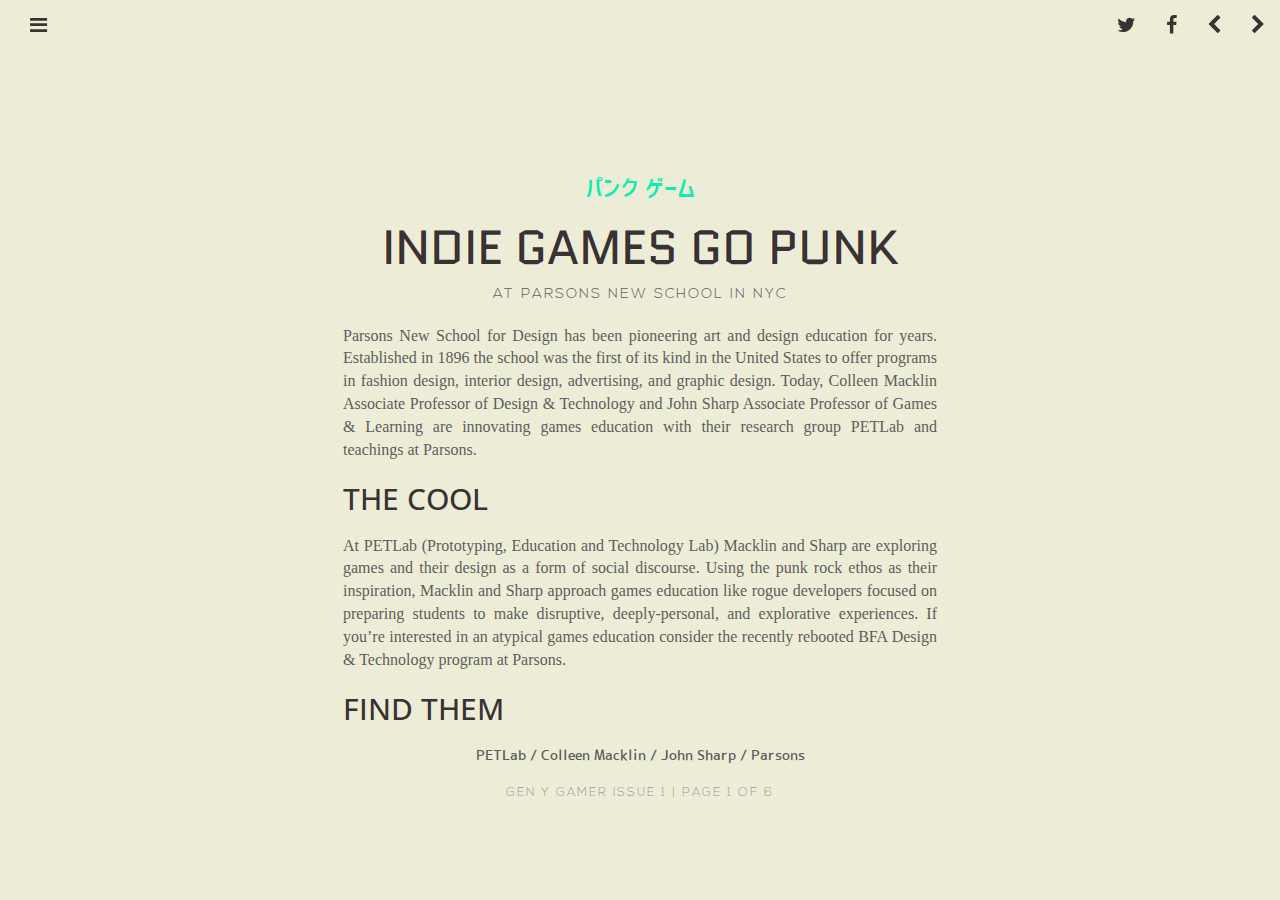
==== issue-1/page-1/index.html @ 783629a9 "navbar fixed" ====
<!DOCTYPE html>
<html lang="en">
  <head>
    <meta charset="utf-8">
    <meta http-equiv="X-UA-Compatible" content="IE=edge">
    <meta name="viewport" content="width=device-width, initial-scale=1">
    <!-- The above 3 meta tags *must* come first in the head; any other head content must come *after* these tags -->
    <meta name="description" content="">
    <meta name="author" content="">
    <link rel="icon" href="../../favicon.ico">

    <title>Page 1 – Gen Y Gamer Guide | Issue 1</title>

    <!-- Bootstrap core CSS -->
    <link href="../../CSS/bootstrap.min.css" rel="stylesheet">

    <!-- Custom styles for this template -->
    <link href="CSS/style.css" rel="stylesheet">

    <!-- Font Awesome link -->
    <link rel="stylesheet" href="../../fonts/font-awesome/css/font-awesome.min.css">

    <!-- Google Fonts link -->
    <link href='http://fonts.googleapis.com/css?family=Open+Sans:800' rel='stylesheet' type='text/css'>
  
    <link href='http://fonts.googleapis.com/css?family=Quantico:700' rel='stylesheet' type='text/css'>

    <!-- Just for debugging purposes. Don't actually copy these 2 lines! -->
    <!--[if lt IE 9]><script src="../../assets/js/ie8-responsive-file-warning.js"></script><![endif]-->
    <script src="../../js/ie-emulation-modes-warning.js"></script>

    <!-- HTML5 shim and Respond.js for IE8 support of HTML5 elements and media queries -->
    <!--[if lt IE 9]>
      <script src="https://oss.maxcdn.com/html5shiv/3.7.2/html5shiv.min.js"></script>
      <script src="https://oss.maxcdn.com/respond/1.4.2/respond.min.js"></script>
    <![endif]-->
  </head>

  <body>

    <div class="site-wrapper">

      <div class="site-wrapper-inner">

        <div class="cover-container">

          <div class="masthead clearfix">
            <div class="inner">
              
<nav class="navbar navbar-default navbar-fixed-top">
  <div class="container-fluid">
    <!-- Brand and toggle get grouped for better mobile display -->
    <div class="navbar-header">
      <button type="button" class="navbar-toggle collapsed" data-toggle="collapse" data-target="#bs-example-navbar-collapse-1">
        <span class="sr-only">Toggle navigation</span>
        <span class="icon-bar"></span>
        <span class="icon-bar"></span>
        <span class="icon-bar"></span>
      </button>
    
    </div>

    <!-- Collect the nav links, forms, and other content for toggling -->
    <div class="collapse navbar-collapse" id="bs-example-navbar-collapse-1">
      <ul class="nav navbar-nav">
  
        <li class="dropdown">
          <a href="#" class="dropdown-toggle" data-toggle="dropdown" role="button" aria-expanded="false"><i class="fa fa-bars"></i></a>
          <ul class="dropdown-menu" role="menu">
            <li><a href="http://gyg.guide">Cover</a></li>
            <li><a href="../../issue-1/page-1/">Page 1</a></li>
            <li><a href="../../issue-1/page-2/">Page 2</a></li>
            <li><a href="../../issue-1/page-3/">Page 3</a></li>
            <li><a href="../../issue-1/page-4/">Page 4</a></li>
            <li><a href="../../issue-1/page-5/">Page 5</a></li>
            <li><a href="../../issue-1/page-6/">Page 6</a></li>
          </ul>
        </li>
      </ul>
      
      <ul class="nav navbar-nav navbar-right">
        <li><a href="http://twitter.com/share?text=Gen%20Y%20Gamer%20Issue%201%20"><i class="fa fa-twitter"></i></a></li>
        <li><a hred="facebook"><i class="fa fa-facebook"></i></a></li>
        <li><a href="http://gyg.guide"><i class="fa fa-chevron-left"></i></a></li>
        <li><a href="../../issue-1/page-2/"><i class="fa fa-chevron-right"></i></a></li> 
      </ul>

    </div><!-- /.navbar-collapse -->
  </div><!-- /.container-fluid -->
</nav>


              
            </div>
          </div>

          <div class="inner cover">
            
            <h2 class="article-jap">パンク ゲーム</h2>
            <h1 class="title-head">Indie Games Go Punk</h1>
            <p class="subtitle">At Parsons New School in NYC</p>
            

            <p class="article-copy">Parsons New School for Design has been pioneering art and design education for years. Established in 1896 the school was the first of its kind in the United States to offer programs in fashion design, interior design, advertising, and graphic design. Today, Colleen Macklin Associate Professor of Design & Technology and John Sharp Associate Professor of Games & Learning are innovating games education with their research group PETLab and teachings at Parsons.</p>

            <h3 class="article-head">The Cool</h3>

            <p class="article-copy">At PETLab (Prototyping, Education and Technology Lab) Macklin and Sharp are exploring games and their design as a form of social discourse. Using the punk rock ethos as their inspiration, Macklin and Sharp approach games education like rogue developers focused on preparing students to make disruptive, deeply-personal, and explorative experiences. If you’re interested in an atypical games education consider the recently rebooted BFA Design & Technology program at Parsons.
            </p>

            <h3 class="article-head">Find Them</h3>

            <p class="article-find">
            <a href="http://petlab.parsons.edu/" target="_blank">PETLab /</a>
            <a href="http://www.colleenmacklin.com/" target="_blank"> Colleen Macklin /</a>
            <a href="http://www.heyimjohn.com/" target="_blank"> John Sharp /</a>
            <a href="http://www.newschool.edu/parsons/bfa-design-technology/" target="_blank"> Parsons</a>
            </p>

            <p class="progress">Gen Y Gamer Issue 1 | Page 1 of 6</p>

          </div>

          

        </div>

      </div>

    </div>

    <!-- Bootstrap core JavaScript
    ================================================== -->
    <!-- Placed at the end of the document so the pages load faster -->
    <script src="https://ajax.googleapis.com/ajax/libs/jquery/1.11.2/jquery.min.js"></script>
    <script src="../../js/bootstrap.min.js"></script>
    <script src="../../js/tweet.js"></script>
    <!-- IE10 viewport hack for Surface/desktop Windows 8 bug -->

  </body>
</html>
---- issue-1/page-1/CSS/style.css ----
/*
 * Globals
 */


@font-face {
  font-family: 'Manteka';
  src: url('Manteka.eot?#iefix') format('embedded-opentype'),  
  url('../fonts/Manteka.woff') format('woff'), 
  url('../fonts/Manteka.ttf')  format('truetype'), 
  url('...fonts/Manteka.svg#Manteka') format('svg');
  font-weight: normal;
  font-style: normal;
}

@font-face {
  font-family: 'Corporate-Logo-Medium';
  src: url('../fonts/Corporate-Logo-Medium.eot?#iefix') format('embedded-opentype'),  
  url('../fonts/Corporate-Logo-Medium.woff') format('woff'), 
  url('../fonts/Corporate-Logo-Medium.ttf')  format('truetype'), 
  url('../fonts/Corporate-Logo-Medium.svg#Corporate-Logo-Medium') format('svg');
  font-weight: normal;
  font-style: normal;
}

@font-face {
  font-family: 'NexaLight';
  src: url('NexaLight.eot?#iefix') format('embedded-opentype'),  
  url('../fonts/NexaLight.otf')  format('opentype'),
  url('../fonts/NexaLight.woff') format('woff'), 
  url('../fonts/NexaLight.ttf')  format('truetype'), 
  url('../fonts/NexaLight.svg#NexaLight') format('svg');
  font-weight: normal;
  font-style: normal;
}





/* Links */
a,
a:focus,
a:hover {
  color: #fff;

}

/* Custom default button */
.btn-default,
.btn-default:hover,
.btn-default:focus {
  color: #333;
  text-shadow: none; /* Prevent inheritence from `body` */
  background-color: #fff;
  border: 1px solid #fff;
}


/*
 * Base structure
 */

html,
body {
  height: 100%;
  background-color: #ededd7;
}
body {
  color: #3a3232;
  text-align: center;
}

/* Extra markup and styles for table-esque vertical and horizontal centering */
.site-wrapper {
  display: table;
  width: 100%;
  height: 100%; /* For at least Firefox */
  min-height: 100%;
}
.site-wrapper-inner {
  display: table-cell;
  vertical-align: top;
}

.cover-container {
  margin-right: auto;
  margin-left: auto;
}

/* Padding for spacing */
.inner {
  padding: 20px;
}


/*
 * Navbar
 */


.navbar-default {
  background: transparent;
  border-radius: 0;
  border: 0;
}

.navbar-default .navbar-nav>li>a {
  font-size: 20px;
  color: #3a3232;
}

.navbar-default .navbar-nav>li>a:hover,
.navbar-default .navbar-nav>li>a:focus {
  color: #0fecaf;
  -webkit-transition: color 0.2s ease-in;
  -moz-transition: color 0.2s ease-in;
  -ms-transition: color 0.2s ease-in;
  -o-transition: color 0.2s ease-in;
  transition: color 0.2s ease-in;
}




.dropdown-menu {
  background-color: #3a3232;
}

.dropdown-menu>li>a {
  color: #7c7c7c;
  font-weight: normal;
}

.dropdown-menu>li>a:hover,
.dropdown-menu>li>a:focus {
  color: #fff;
  background-color: #494949;
}

/*
 * Typography
 */

 ::-moz-selection { /* Code for Firefox */
    color: #fff;
    background: #3a3232;
}

::selection {
    color: #fff;
    background: #3a3232;
}

 p {
  color: #5d5d5d;
 }


.title-head {
  font-family: 'Quantico', 'Manteka', sans-serif;
  text-transform: uppercase;
  font-size: 48px;
}

.article-jap {
  color: #0fecaf;
  font-family: 'Corporate-Logo-Medium', sans-serif;
  font-size: 24px;
}

.subtitle {
  font-family: 'NexaLight', sans-serif;
  font-size: 14px;
  text-transform: uppercase;
  letter-spacing: 2px;
}

.article-head {
  font-family: 'Open Sans', sans-serif;
  font-size: 30px;
  text-align: left;
  text-transform: uppercase;
  margin-top: 20px;
  margin-left: 5%;
  margin-right: 5%;
}

.article-copy {
  font-family: Georgia, Times, serif;
  font-size: 16px;
  text-align: justify;
  margin-top: 20px;
  margin-left: 5%;
  margin-right: 5%;
}

.article-find {
  font-family: 'Corporate-Logo-Medium', sans-serif;
  font-size: 14px;
  text-align: center;
  margin-top: 20px;
  margin-left: 5%;
  margin-right: 5%;
}

.article-find a {
  color: #5d5d5d;
}

.article-find a:hover,
.article-find a:focus {
  color: #0fecaf;
  text-decoration: none;
  -webkit-transition: color 0.2s ease-in;
  -moz-transition: color 0.2s ease-in;
  -ms-transition: color 0.2s ease-in;
  -o-transition: color 0.2s ease-in;
  transition: color 0.2s ease-in;
}

.progress {
  color: #9b9b9b;
  font-family: 'NexaLight', sans-serif;
  font-size: 12px;
  text-transform: uppercase;
  text-align: center;
  letter-spacing: 2px;
  margin-top: 20px;
  background: transparent;
  box-shadow: none;
}

@media (min-width: 768px) {
  .masthead-brand {
    float: left;
  }
  .masthead-nav {
    float: right;
  }
}


/*
 * Cover
 */

.cover {
  padding: 0 20px;
  margin-top: 100px;
}

.cover .btn-lg {
  font-family: 'Manteka', sans-serif;
  font-size: 16px;
  background-color: transparent;
  border-color:#3a3232; 
  border-radius: 0px;
  border-width: 2px;
  padding: 10px 20px;
  font-weight: bold;
}

.gradient {
  background: -webkit-linear-gradient(#0ad8e5, #6bf174);
  -webkit-background-clip: text;
  -webkit-text-fill-color: transparent;
}


/*
 * Footer
 */

.mastfoot {
  color: #999; /* IE8 proofing */
  color: rgba(255,255,255,.5);
}


/*
 * Affix and center
 */

@media (min-width: 768px) {
  /* Pull out the header and footer */
  .masthead {
    position: fixed;
    top: 0;
  }
  .mastfoot {
    position: fixed;
    bottom: 0;
  }
  /* Start the vertical centering */
  .site-wrapper-inner {
    vertical-align: middle;
  }
  /* Handle the widths */
  .masthead,
  .mastfoot,
  .cover-container {
    width: 100%; /* Must be percentage or pixels for horizontal alignment */
  }
}

@media (min-width: 992px) {
  .masthead,
  .mastfoot,
  .cover-container {
    width: 700px;
  }
}
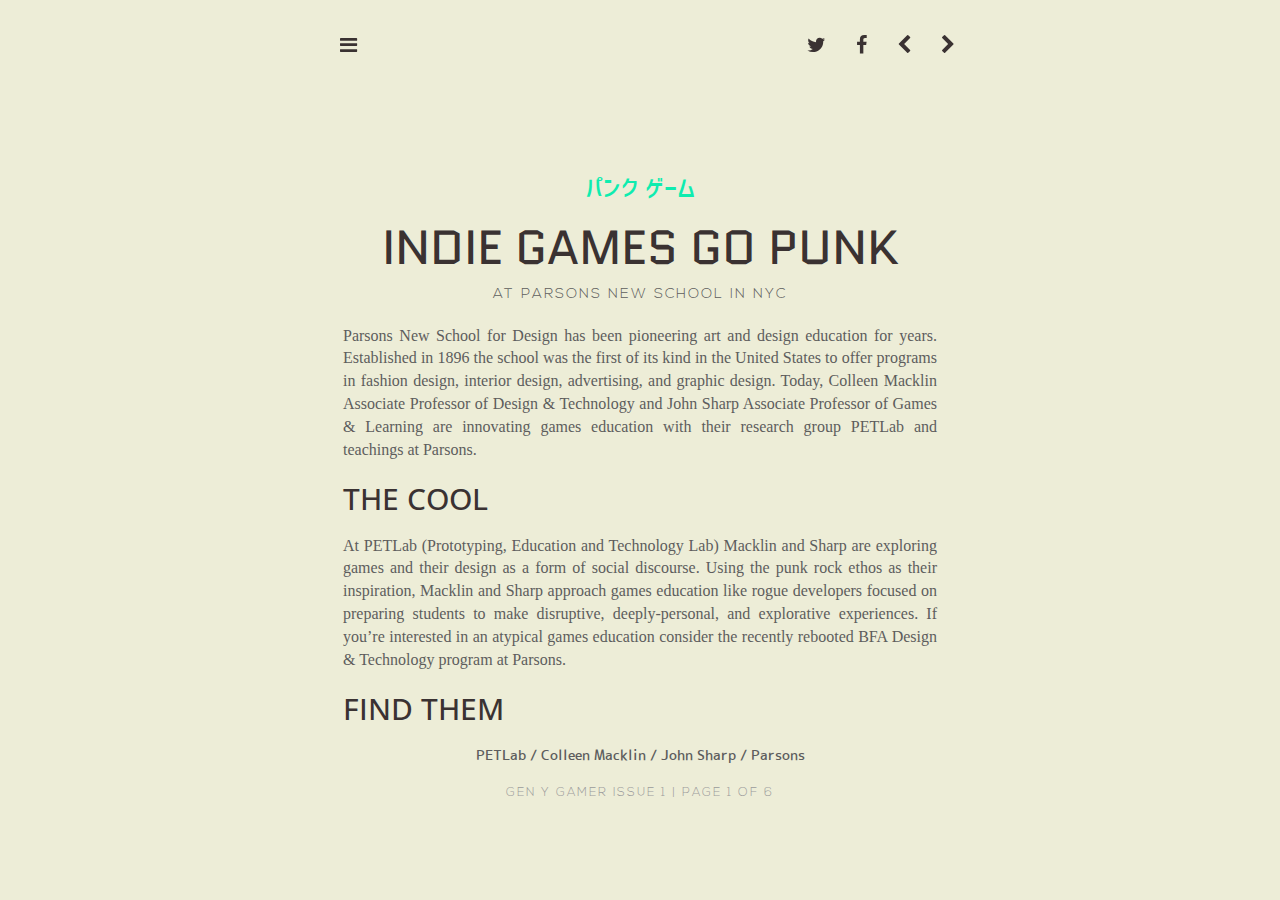
==== commit 700832e9: "static nav" ====
--- a/issue-1/page-1/index.html
+++ b/issue-1/page-1/index.html
@@ -47,7 +47,7 @@
           <div class="masthead clearfix">
             <div class="inner">
               
-<nav class="navbar navbar-default navbar-fixed-top">
+<nav class="navbar navbar-default navbar-static-top">
   <div class="container-fluid">
     <!-- Brand and toggle get grouped for better mobile display -->
     <div class="navbar-header">
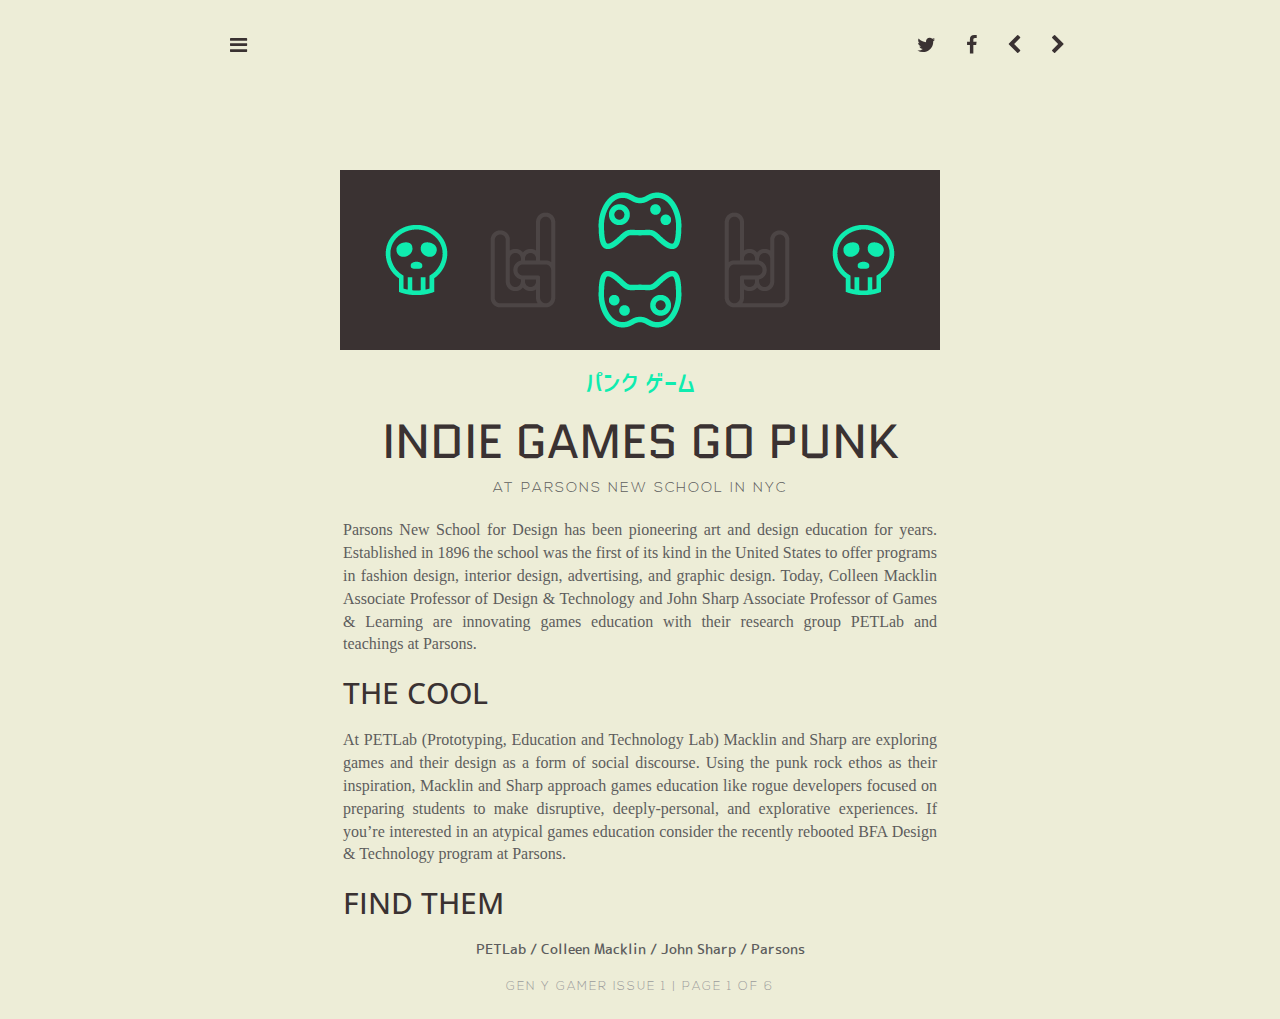
==== commit 064657c3: "Parsons and Dames plus nav" ====
--- a/issue-1/page-1/index.html
+++ b/issue-1/page-1/index.html
@@ -42,12 +42,9 @@
 
       <div class="site-wrapper-inner">
 
-        <div class="cover-container">
+  <div class="nav-wrapper">
 
-          <div class="masthead clearfix">
-            <div class="inner">
-              
-<nav class="navbar navbar-default navbar-static-top">
+  <nav class="navbar navbar-default navbar-static-top">
   <div class="container-fluid">
     <!-- Brand and toggle get grouped for better mobile display -->
     <div class="navbar-header">
@@ -88,6 +85,14 @@
     </div><!-- /.navbar-collapse -->
   </div><!-- /.container-fluid -->
 </nav>
+</div> <!-- nav wrapper end -->
+
+        <div class="cover-container">
+
+          <div class="masthead clearfix">
+            <div class="inner">
+              
+
 
 
               
@@ -95,6 +100,8 @@
           </div>
 
           <div class="inner cover">
+
+            <div id="billboard"><img src="img/billboard1.gif"></img></div>
             
             <h2 class="article-jap">パンク ゲーム</h2>
             <h1 class="title-head">Indie Games Go Punk</h1>
--- a/issue-1/page-1/CSS/style.css
+++ b/issue-1/page-1/CSS/style.css
@@ -71,6 +71,18 @@
   text-align: center;
 }
 
+#billboard {
+  max-width: 600px;
+  max-height: 180px;
+  margin-left: auto;
+  margin-right: auto;
+}
+
+#billboard img {
+  width: 100%;
+  height: auto;
+}
+
 /* Extra markup and styles for table-esque vertical and horizontal centering */
 .site-wrapper {
   display: table;
@@ -81,6 +93,15 @@
 .site-wrapper-inner {
   display: table-cell;
   vertical-align: top;
+}
+
+.nav-wrapper {
+  padding-top: 20px;
+  padding-left: 10px;
+  padding-right: 10px;
+  max-width: 900px;
+  margin-left: auto;
+  margin-right: auto;
 }
 
 .cover-container {
